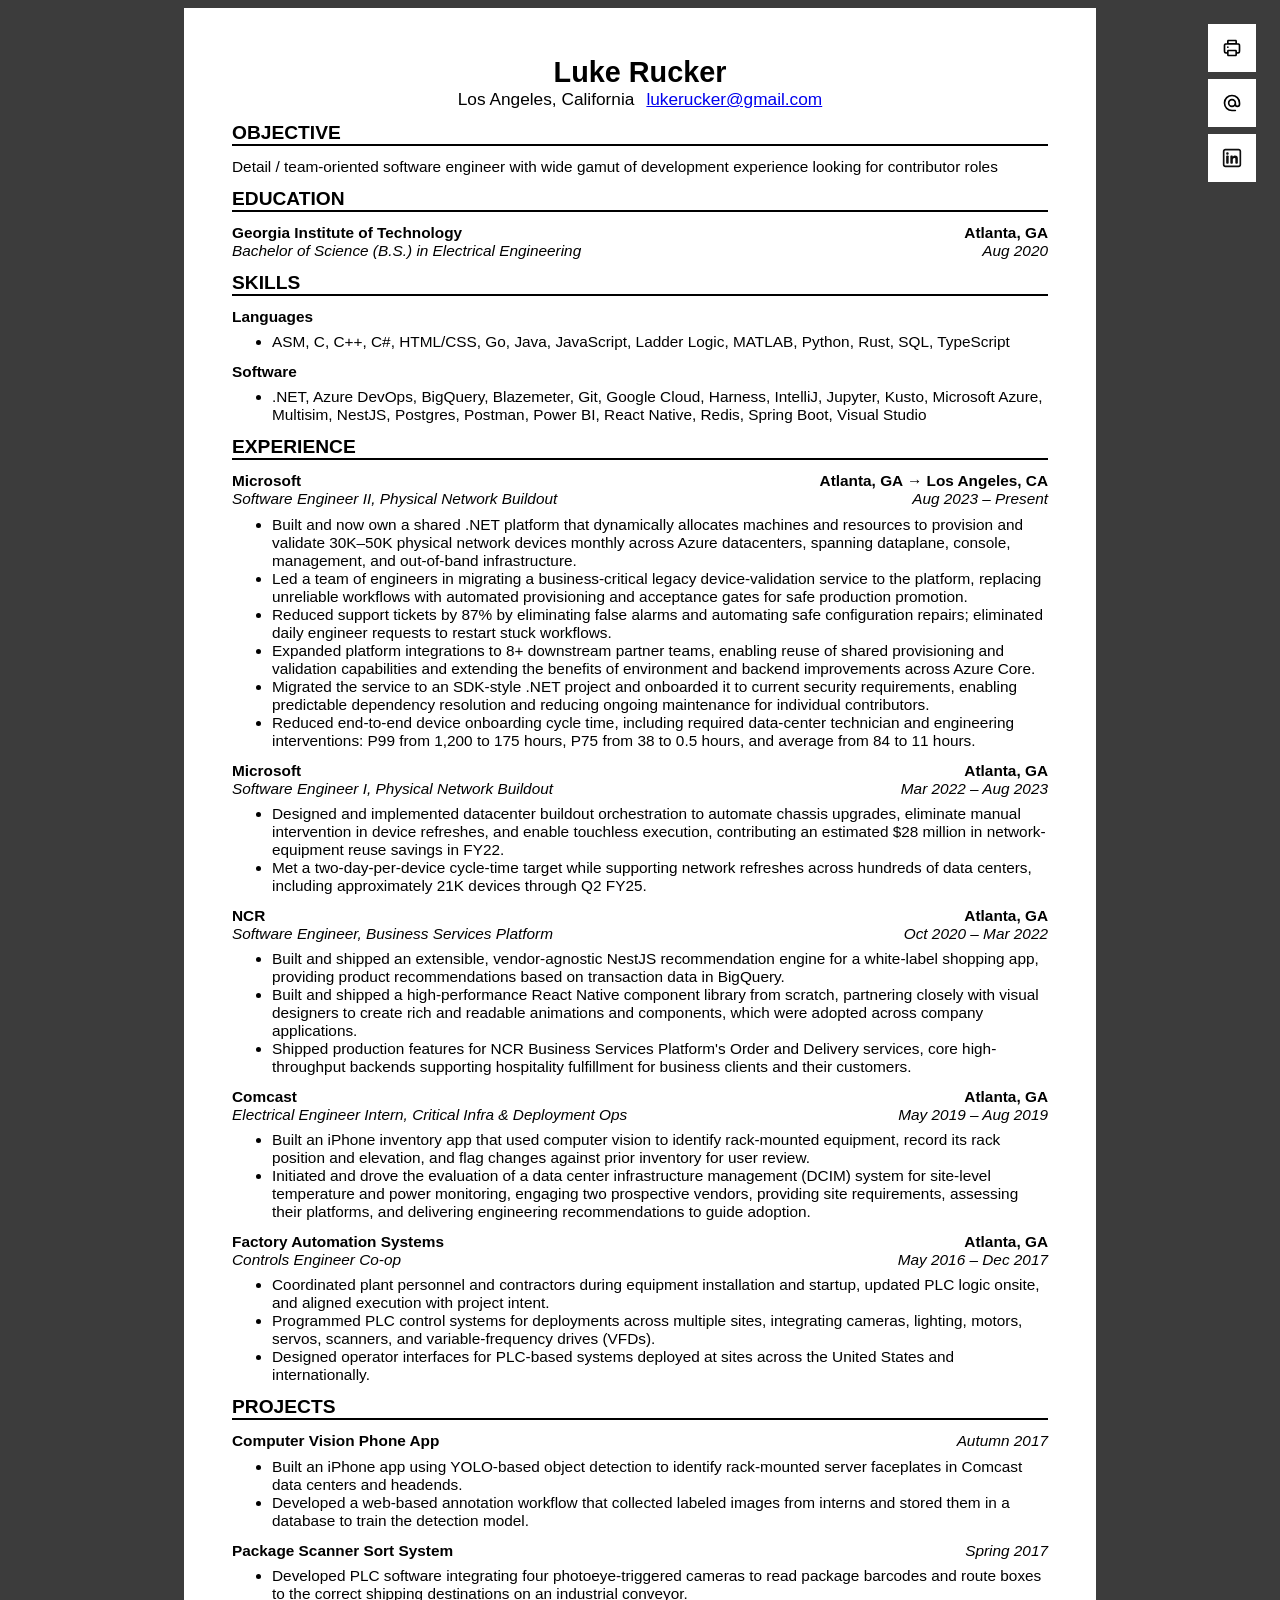
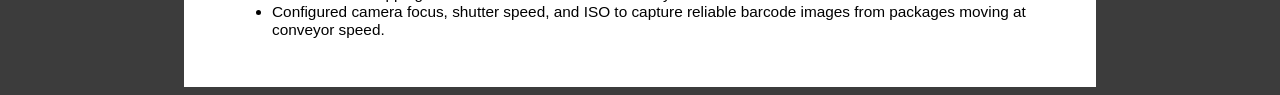
==== index.html @ 830f79fd "Buttons" ====
<!DOCTYPE html>
<html lang=en>
<head><title>Resume</title>
<meta name=charset content=utf-8>
<meta name=viewport content="width=device-width, initial-scale=1.0">
<link rel=icon href="data:image/svg+xml,<svg xmlns='http://www.w3.org/2000/svg' viewBox='0 0 16 16'><text y='14'>🌅</text></svg>">
<link rel=stylesheet href=styles.css>
</head>
<body>
<nav class="action-buttons" aria-label="Resume actions">
  <button class="action-button print-button" type=button aria-label="Print" title="Print">
    <img src="svg/printer-svgrepo-com.svg" alt="">
  </button>
  <a class="action-button" id="email-button" aria-label="Email Luke Rucker" title="Email Luke Rucker">
    <img src="svg/email-svgrepo-com.svg" alt="">
  </a>
  <a class="action-button" href="https://www.linkedin.com/in/lukerucker/" target="_blank" rel="noopener noreferrer" aria-label="Luke Rucker on LinkedIn" title="LinkedIn">
    <img src="svg/linkedin-svgrepo-com.svg" alt="">
  </a>
</nav>
<script src=content.js></script>
<script>
(function () {
  var R = window.RESUME;
  document.title = "Resume - " + R.name;
  document.getElementById("email-button").href = "mailto:" + R.contact.email;

  // Build a DOM element. Text is set via textContent, so no escaping needed.
  function el(tag, text, cls) {
    var e = document.createElement(tag);
    if (text != null) e.textContent = text;
    if (cls){
      e.className = cls;
    }
    else {
      e.className = "rest";
    }
    return e;
  }
  function wrap(inner) { // <span>inner</span>
    var s = el("span");
    s.appendChild(inner);
    return s;
  }
  function list(items) {
    var ul = el("ul");
    items.forEach(function (t) { ul.appendChild(el("li", t)); });
    return ul;
  }
  function leftColRow(left, right) {
    var row = el("div", null, "row");
    row.appendChild(left);
    row.appendChild(right);
    return row;
  }

  var page = el("div", null, "page");
  page.id = "printable-content";

  // Name + contact
  page.appendChild(el("h1", R.name, "name"));
  var contact = el("h2");
  contact.appendChild(el("span", R.contact.location, "contact"));
  var email = el("a", R.contact.email, "contact");
  email.setAttribute("href", "mailto:" + R.contact.email);
  contact.appendChild(wrap(email));
  page.appendChild(contact);

  // Objective
  page.appendChild(el("h3", "OBJECTIVE", "category"));
  page.appendChild(el("hr"));
  page.appendChild(el("p", R.objective));

  // Education
  page.appendChild(el("h3", "EDUCATION", "category"));
  page.appendChild(el("hr"));
  R.education.forEach(function (edu) {
    var schoolRow = leftColRow(el("h4", edu.school), el("h4", edu.location));
    page.appendChild(schoolRow);
    var detailsRow = leftColRow(el("i", edu.details), wrap(el("i", edu.dates)));
    page.appendChild(detailsRow);
  });

  // Skills
  page.appendChild(el("h3", "SKILLS", "category"));
  page.appendChild(el("hr"));
  page.appendChild(el("h4", "Languages"));
  page.appendChild(list([R.skills.languages]));
  page.appendChild(el("h4", "Software"));
  page.appendChild(list([R.skills.software]));

  // Experience
  page.appendChild(el("h3", "EXPERIENCE", "category"));
  page.appendChild(el("hr"));
  R.experience.forEach(function (job) {
    var locations = [];
    job.roles.forEach(function (role) {
      if (locations.indexOf(role.location) === -1) locations.push(role.location);
    });
    page.appendChild(leftColRow(el("h4", job.company), el("h4", locations.join(", "))));
    job.roles.forEach(function (role) {
      page.appendChild(leftColRow(el("i", role.title), el("i", role.dates)));
      page.appendChild(list(role.bullets));
    });
  });

  // Projects
  page.appendChild(el("h3", "PROJECTS", "category"));
  page.appendChild(el("hr"));
  R.projects.forEach(function (p) {
    var row = el("span", null, "row");
    var left = el("h4");
    left.appendChild(el("span", p.title));
    row.appendChild(left);
    row.appendChild(wrap(el("i", p.dates)));
    row.className += " dates-right";
    page.appendChild(row);
    page.appendChild(list(p.bullets));
  });

  document.body.appendChild(page);
  document.querySelector(".print-button").addEventListener("click", function () {
    window.print();
  });
})();
</script>
</body></html>
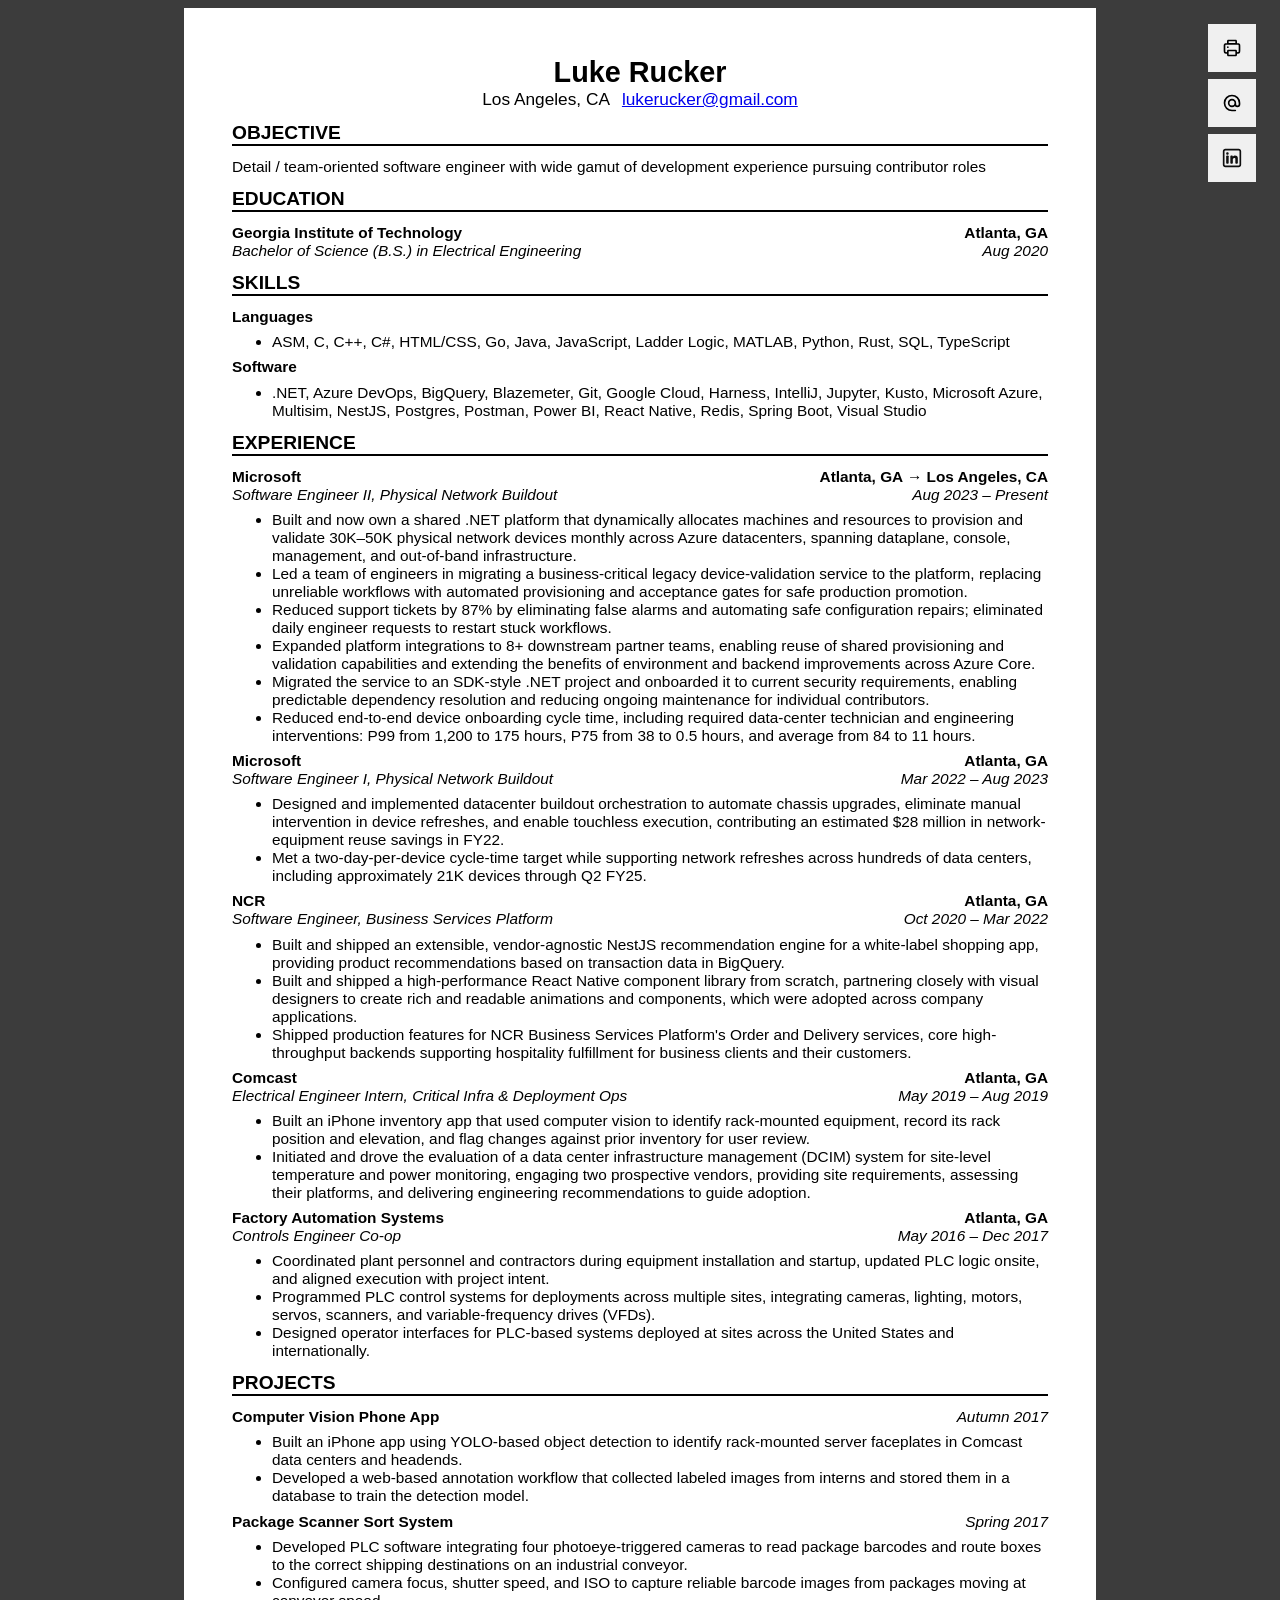
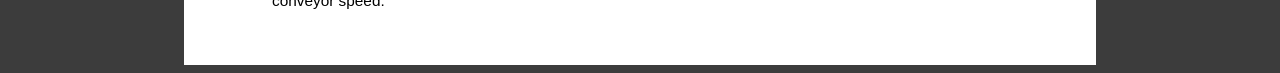
==== commit 679bc3e0: "Style" ====
--- a/index.html
+++ b/index.html
@@ -49,7 +49,9 @@
   }
   function leftColRow(left, right) {
     var row = el("div", null, "row");
+    left.className += " left";
     row.appendChild(left);
+    right.className += " right";
     row.appendChild(right);
     return row;
   }
@@ -113,7 +115,7 @@
     left.appendChild(el("span", p.title));
     row.appendChild(left);
     row.appendChild(wrap(el("i", p.dates)));
-    row.className += " dates-right";
+    row.className += " right";
     page.appendChild(row);
     page.appendChild(list(p.bullets));
   });
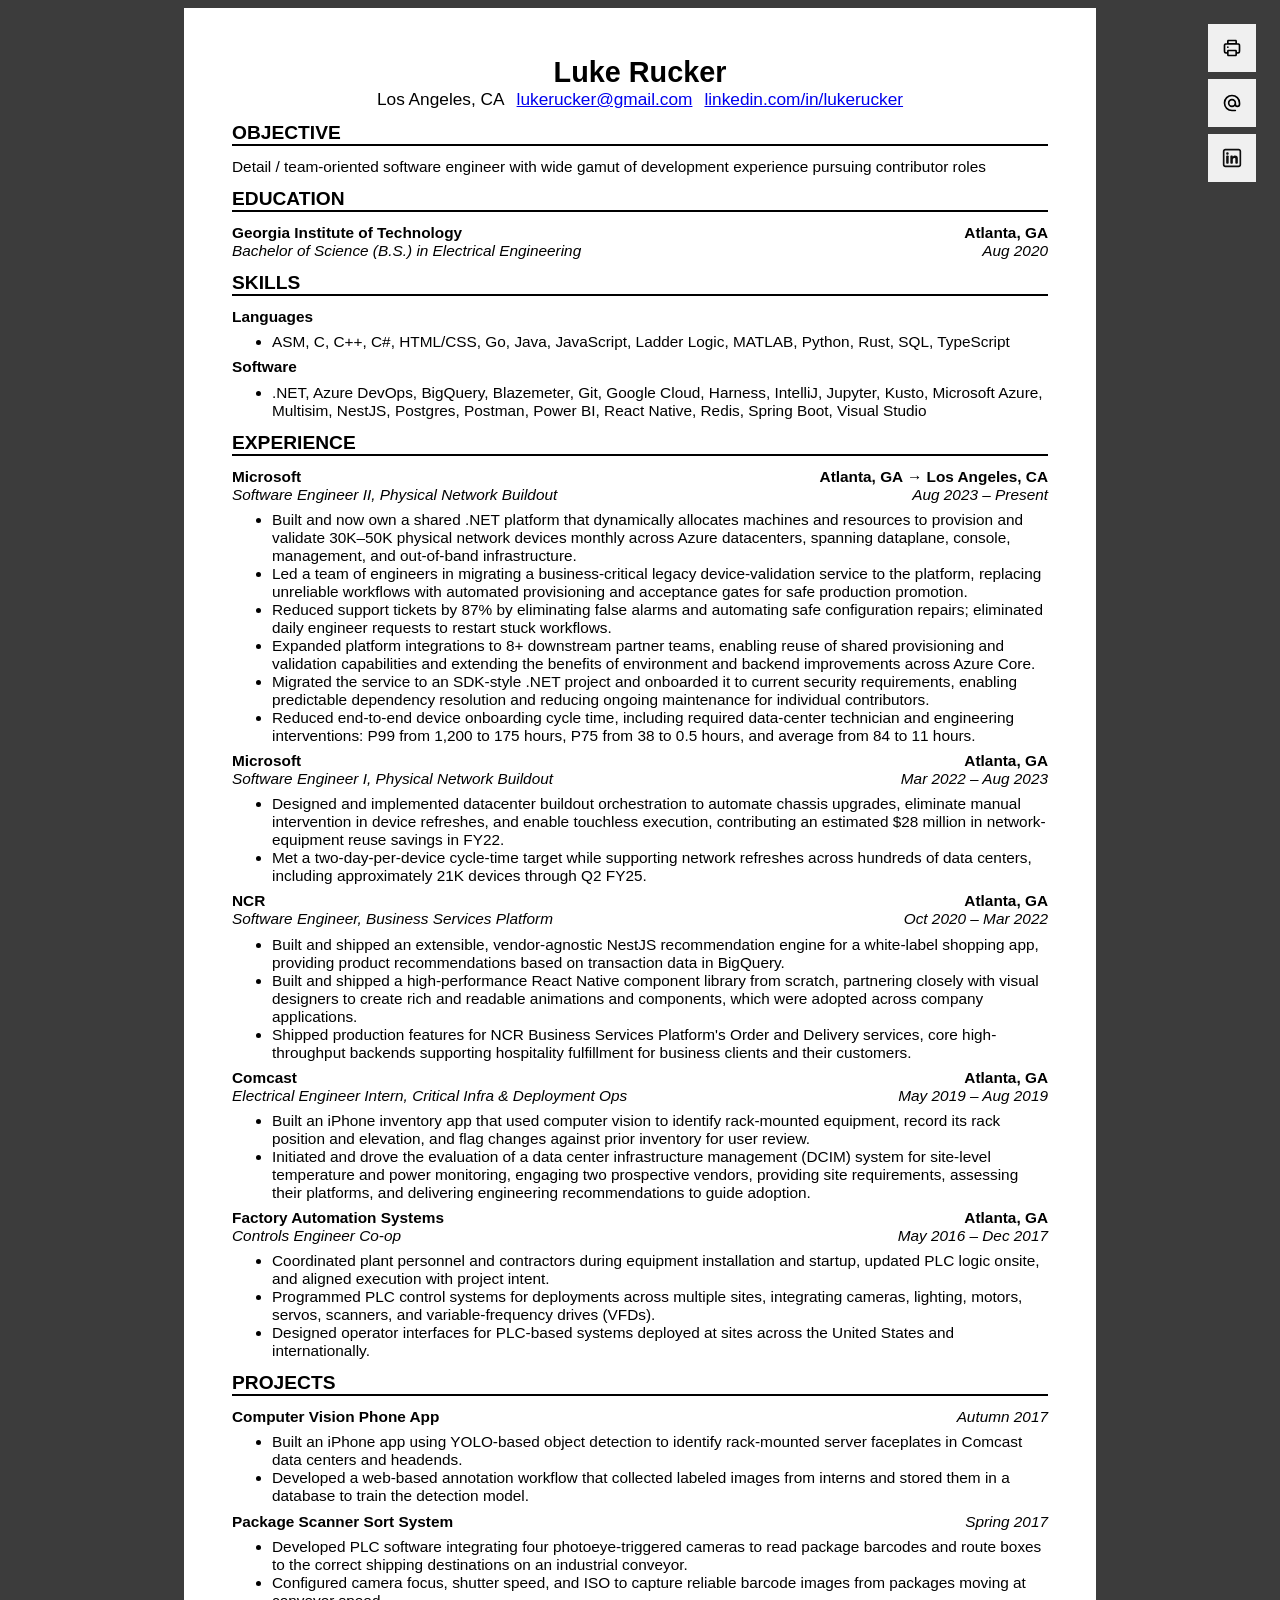
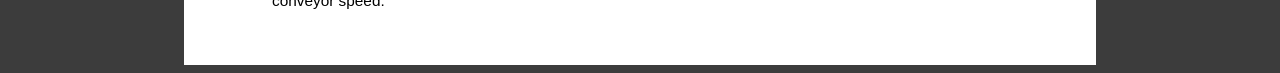
==== commit 235938af: "ln" ====
--- a/index.html
+++ b/index.html
@@ -66,6 +66,10 @@
   var email = el("a", R.contact.email, "contact");
   email.setAttribute("href", "mailto:" + R.contact.email);
   contact.appendChild(wrap(email));
+  var linkedin = el("a", R.contact.linkedin, "contact");
+  linkedin.setAttribute("href", "https://" + R.contact.linkedin);
+  linkedin.setAttribute("target", "_blank");
+  contact.appendChild(wrap(linkedin));
   page.appendChild(contact);
 
   // Objective
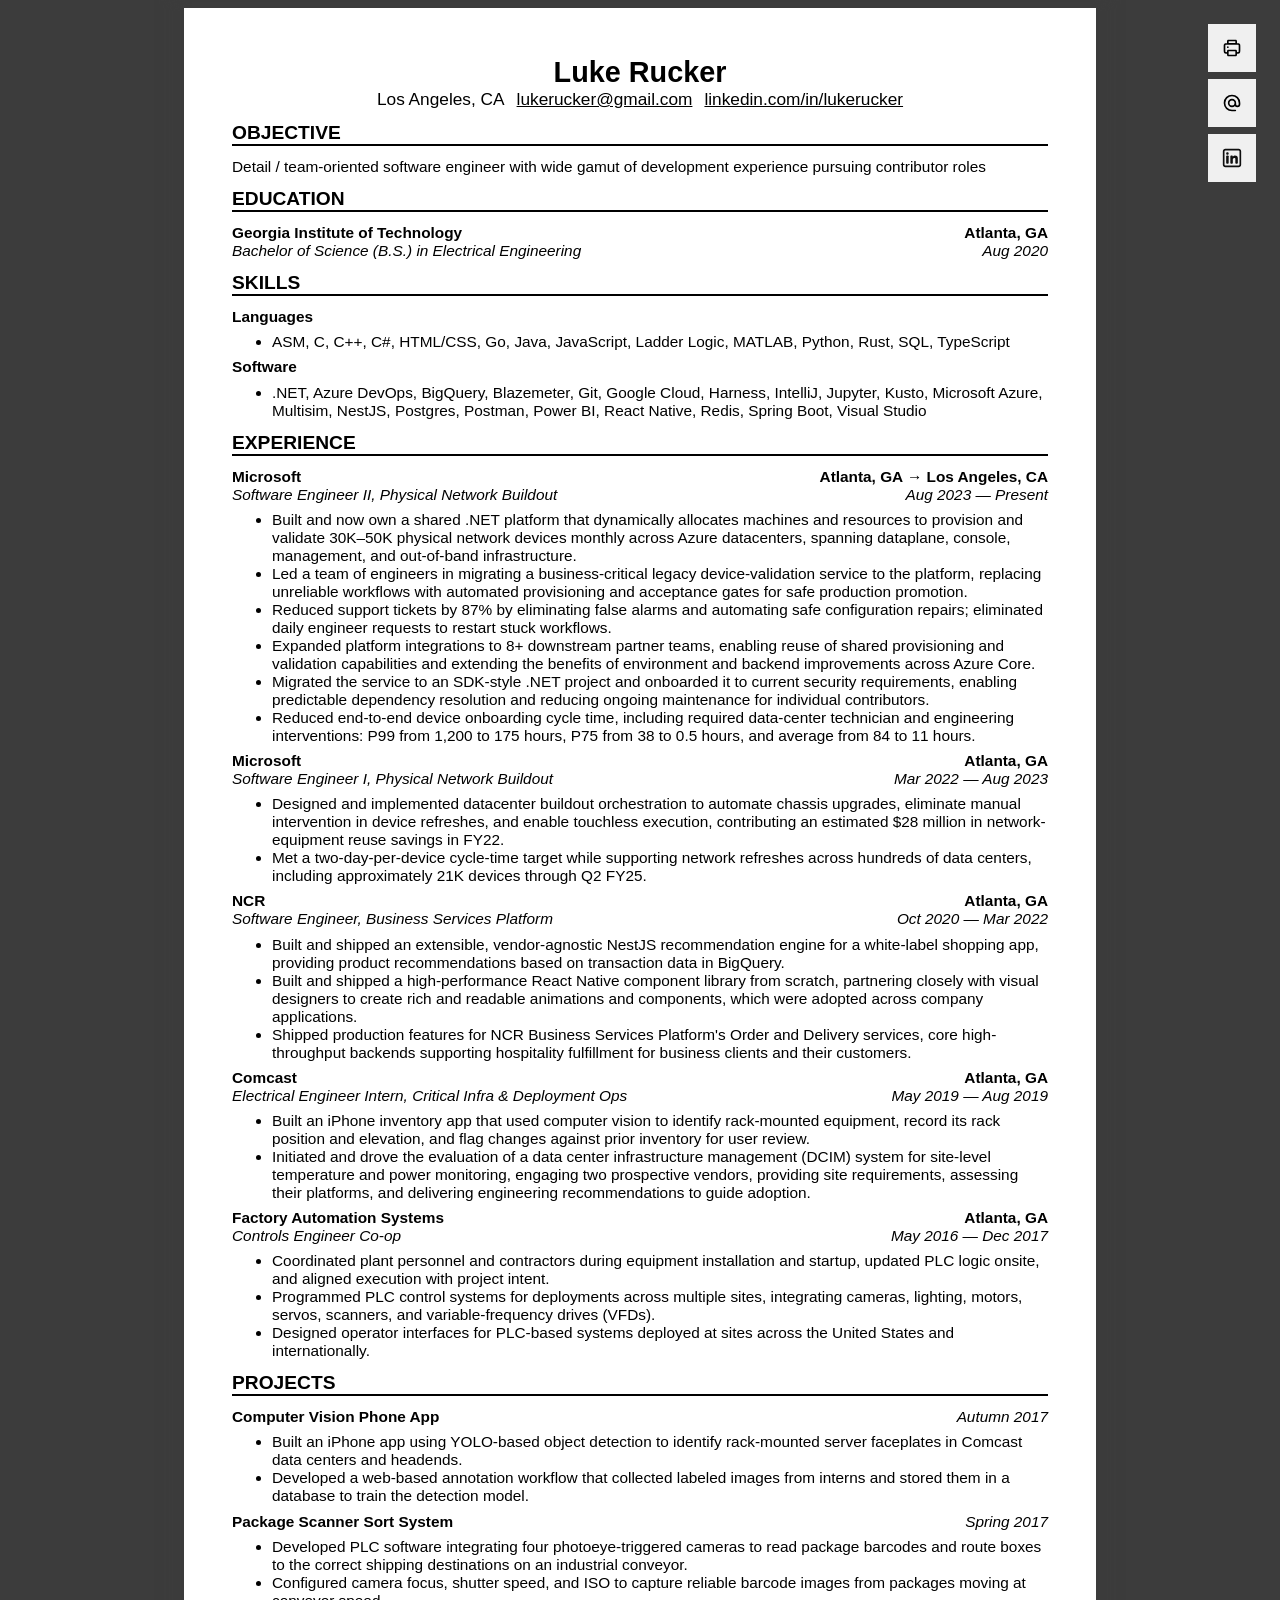
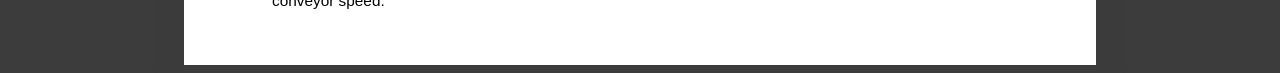
==== commit 78701ed7: "Update index.html" ====
--- a/index.html
+++ b/index.html
@@ -11,10 +11,10 @@
   <button class="action-button print-button" type=button aria-label="Print" title="Print">
     <img src="svg/printer-svgrepo-com.svg" alt="">
   </button>
-  <a class="action-button" id="email-button" aria-label="Email Luke Rucker" title="Email Luke Rucker">
+  <a class="action-button" id="email-button" aria-label="Email" title="Email">
     <img src="svg/email-svgrepo-com.svg" alt="">
   </a>
-  <a class="action-button" href="https://www.linkedin.com/in/lukerucker/" target="_blank" rel="noopener noreferrer" aria-label="Luke Rucker on LinkedIn" title="LinkedIn">
+  <a class="action-button" id="linkedin-button" target="_blank" rel="noopener noreferrer" aria-label="LinkedIn" title="LinkedIn">
     <img src="svg/linkedin-svgrepo-com.svg" alt="">
   </a>
 </nav>
@@ -24,6 +24,7 @@
   var R = window.RESUME;
   document.title = "Resume - " + R.name;
   document.getElementById("email-button").href = "mailto:" + R.contact.email;
+  document.getElementById("linkedin-button").href = "https://" + R.contact.linkedin;
 
   // Build a DOM element. Text is set via textContent, so no escaping needed.
   function el(tag, text, cls) {
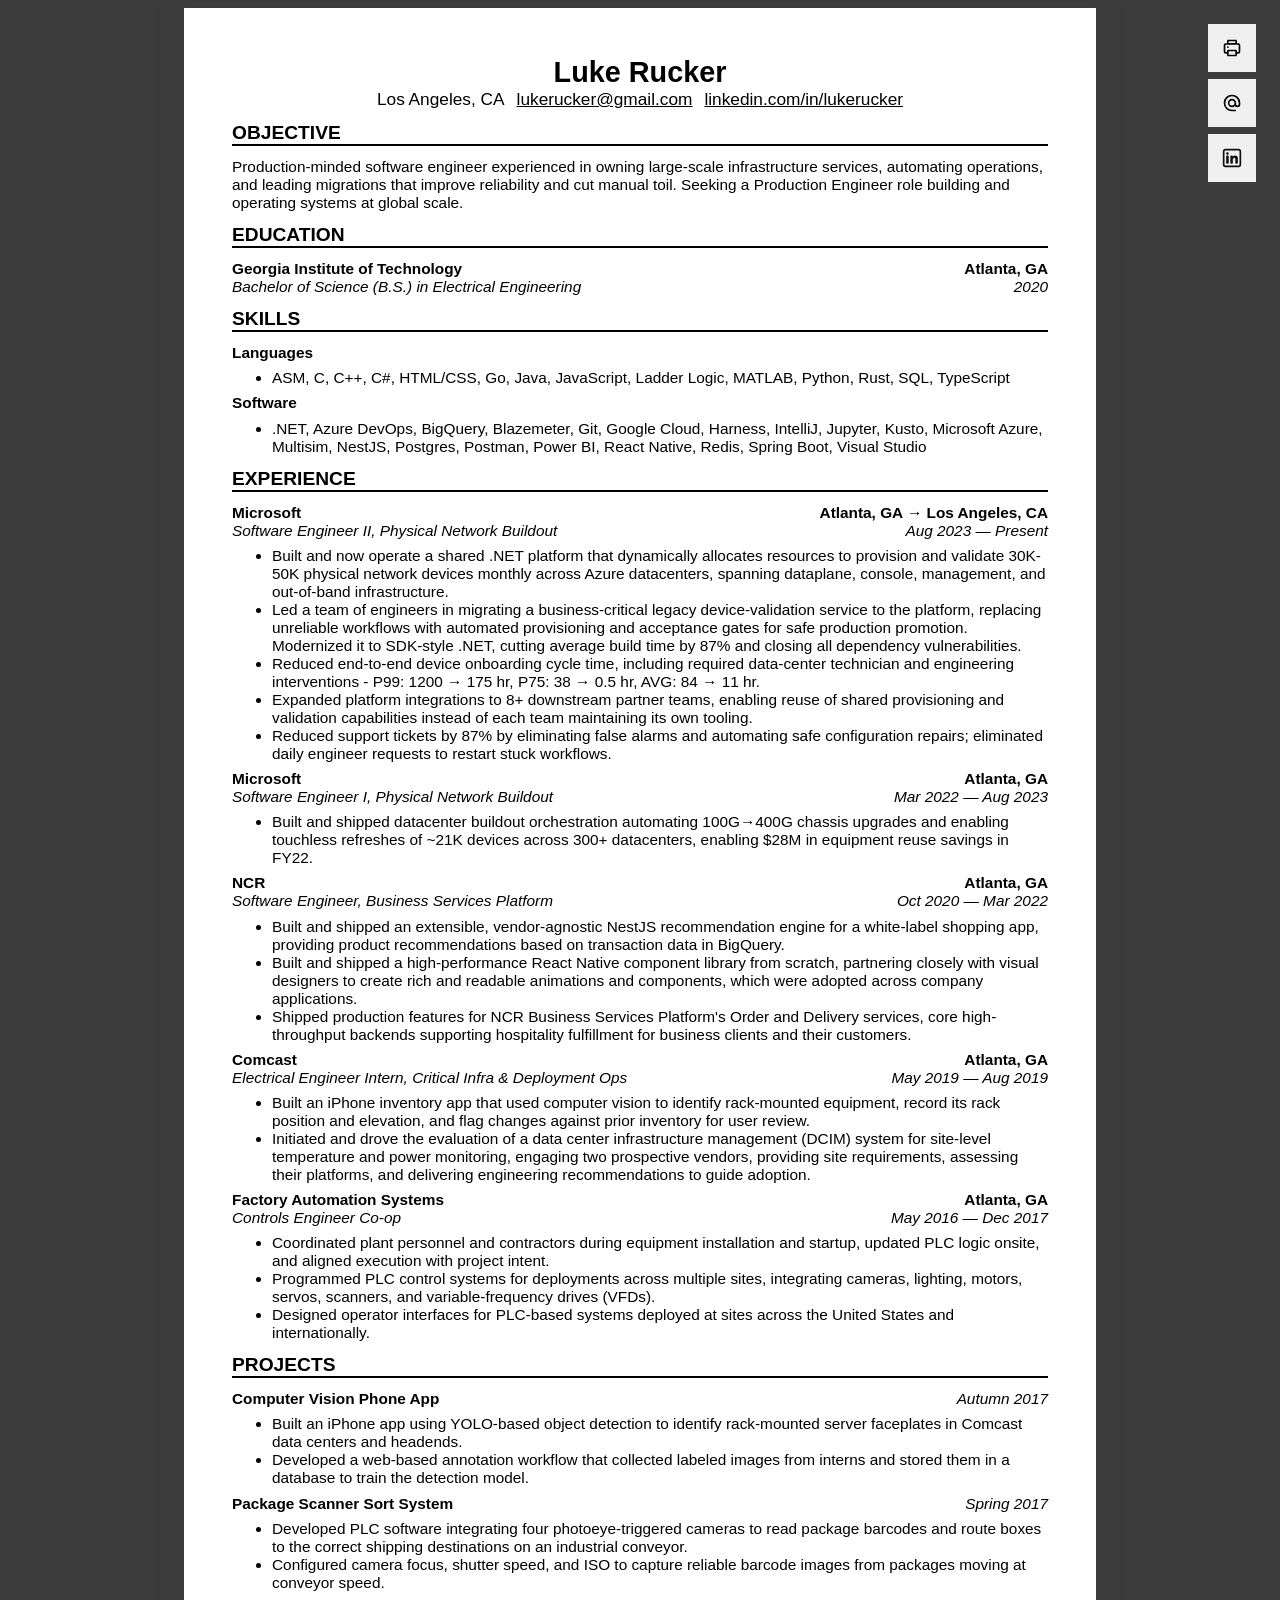
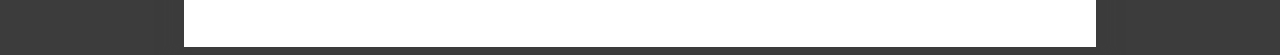
==== commit eed9ab56: "Height auto chrome" ====
--- a/index.html
+++ b/index.html
@@ -22,7 +22,7 @@
 <script>
 (function () {
   var R = window.RESUME;
-  document.title = "Resume - " + R.name;
+  document.title = "Resume - " + R.name + " - " + new Date().toISOString().slice(0, 10);
   document.getElementById("email-button").href = "mailto:" + R.contact.email;
   document.getElementById("linkedin-button").href = "https://" + R.contact.linkedin;
 
@@ -126,7 +126,25 @@
   });
 
   document.body.appendChild(page);
+  var printPageStyle = null;
+
+  function clearPrintPageStyle() {
+    if (!printPageStyle) return;
+    printPageStyle.remove();
+    printPageStyle = null;
+  }
+
+  window.addEventListener("afterprint", clearPrintPageStyle);
+
   document.querySelector(".print-button").addEventListener("click", function () {
+    var pageHeightInches = (document.documentElement.scrollHeight / 96 + 0.5).toFixed(2);
+    clearPrintPageStyle();
+    printPageStyle = document.createElement("style");
+    printPageStyle.textContent = `@media print {
+      @page { size: 8.5in ${pageHeightInches}in; margin: 0; }
+      body { margin: 0; }
+    }`;
+    document.head.appendChild(printPageStyle);
     window.print();
   });
 })();
